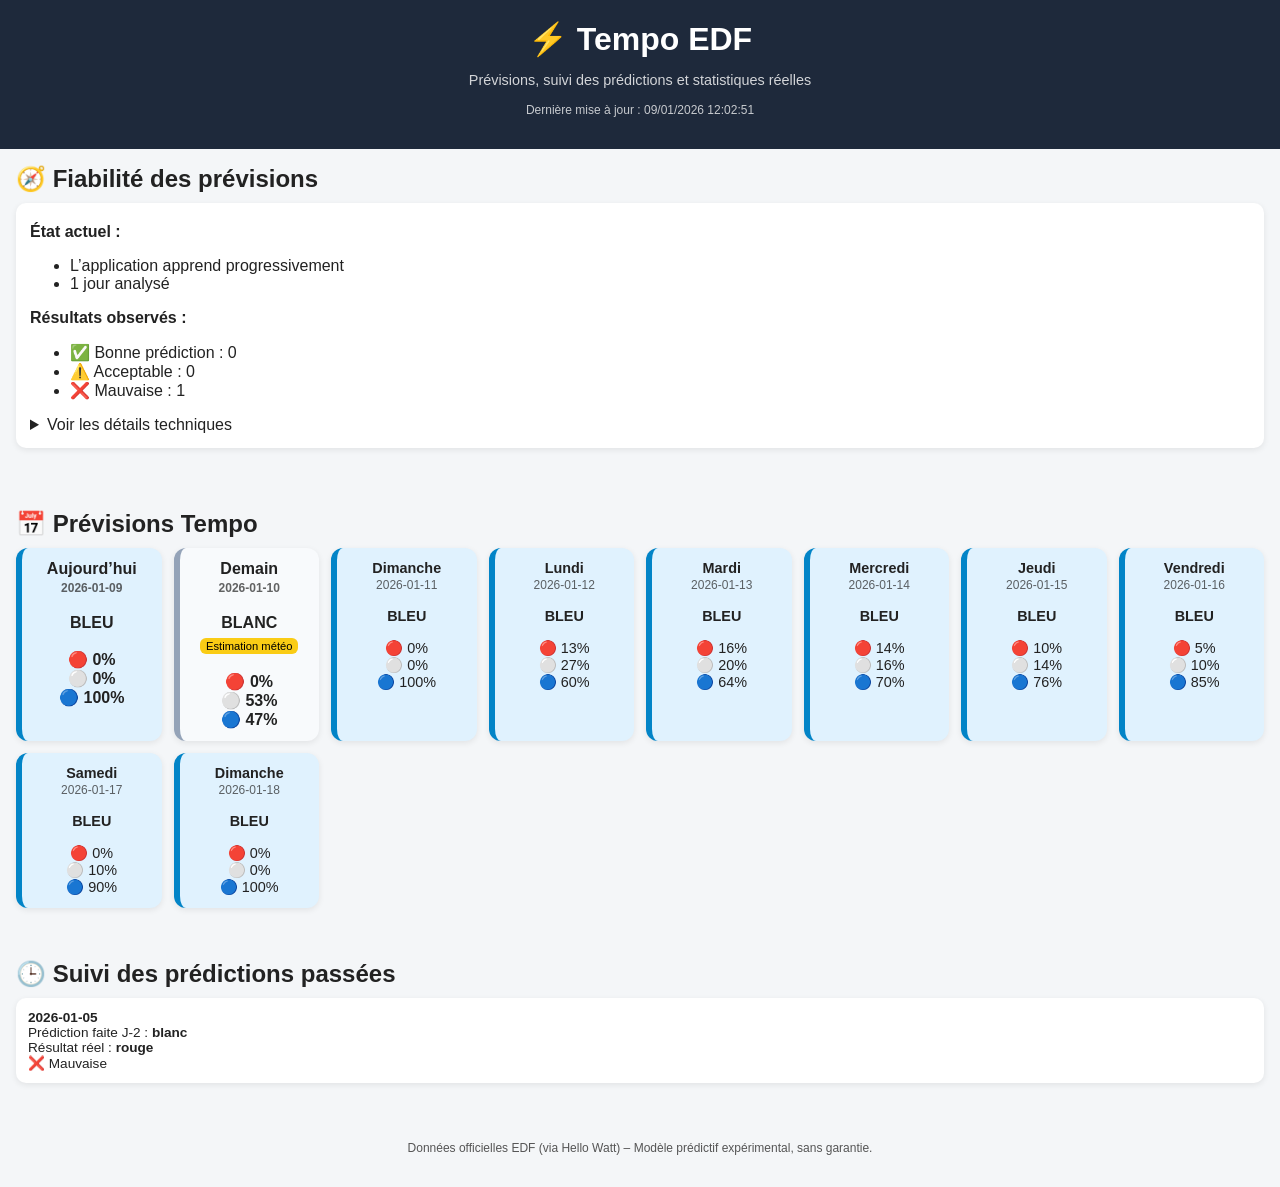
==== index.html @ 596099df "Update index.html" ====
<!DOCTYPE html>
<html lang="fr">
<head>
  <meta charset="UTF-8">
  <title>Tempo EDF – Prévisions & suivi</title>
  <meta name="viewport" content="width=device-width, initial-scale=1">

  <!-- PWA -->
  <link rel="manifest" href="manifest.json">

  <!-- Styles -->
  <link rel="stylesheet" href="style.css">
</head>
<body>

  <header>
    <h1>⚡ Tempo EDF</h1>
    <p class="subtitle">
      Prévisions, suivi des prédictions et statistiques réelles
    </p>
    <p id="updated" class="updated"></p>
  </header>

  <section id="stats-section">
    <h2>🧭 Fiabilité des prévisions</h2>
    <div id="stats"></div>
  </section>

  <section id="tempo-section">
    <h2>📅 Prévisions Tempo</h2>
    <div id="tempo" class="tempo-grid"></div>
  </section>

  <section id="history-section">
    <h2>🕒 Suivi des prédictions passées</h2>
    <div id="history"></div>
  </section>

  <footer>
    <p>
      Données officielles EDF (via Hello Watt) –  
      Modèle prédictif expérimental, sans garantie.
    </p>
  </footer>

  <script src="app.js"></script>
</body>
</html>
---- style.css ----
/* =========================
   BASE
========================= */
body {
  margin: 0;
  font-family: -apple-system, BlinkMacSystemFont, "Segoe UI", Roboto, Arial, sans-serif;
  background: #f4f6f8;
  color: #222;
}

h1, h2, h3 {
  margin: 0 0 10px 0;
}

section {
  padding: 16px;
  margin-bottom: 20px;
}

/* =========================
   HEADER
========================= */
header {
  background: #1e293b;
  color: white;
  padding: 20px 16px;
  text-align: center;
}

.subtitle {
  font-size: 0.9rem;
  opacity: 0.8;
}

/* ⏱️ Heure de mise à jour */
.updated {
  font-size: 0.75rem;
  opacity: 0.75;
  margin-top: 6px;
}

/* =========================
   FIABILITÉ / STATS
========================= */
#stats {
  background: white;
  border-radius: 10px;
  padding: 14px;
  box-shadow: 0 2px 6px rgba(0,0,0,0.08);
  margin-bottom: 10px;
}

#stats p {
  margin: 6px 0;
}

.explain {
  font-size: 0.85rem;
  opacity: 0.8;
  margin-bottom: 8px;
}

.help {
  font-size: 0.8rem;
  background: #f1f5f9;
  padding: 10px;
  border-radius: 8px;
}

.help ul {
  padding-left: 18px;
  margin: 6px 0 0;
}

.help li {
  margin-bottom: 4px;
}

/* =========================
   TEMPO CARDS
========================= */
.tempo-grid {
  display: grid;
  grid-template-columns: repeat(auto-fit, minmax(140px, 1fr));
  gap: 12px;
}

.day {
  border-radius: 12px;
  padding: 12px;
  text-align: center;
  font-size: 0.9rem;
  box-shadow: 0 2px 6px rgba(0,0,0,0.08);
  background: white;
}

/* Couleurs Tempo */
.day.bleu {
  background: #e0f2fe;
  border-left: 6px solid #0284c7;
}

.day.blanc {
  background: #f8fafc;
  border-left: 6px solid #94a3b8;
}

.day.rouge {
  background: #fee2e2;
  border-left: 6px solid #dc2626;
}

/* Mise en avant Aujourd’hui / Demain */
.day:first-child,
.day:nth-child(2) {
  font-size: 1rem;
  font-weight: bold;
}

/* Date discrète */
.date {
  font-size: 0.75rem;
  opacity: 0.7;
}

/* =========================
   TAG ESTIMATION (AJOUT)
========================= */
.tag {
  display: inline-block;
  margin-top: 6px;
  padding: 2px 6px;
  font-size: 0.7rem;
  border-radius: 6px;
  background: #facc15;
  color: #000;
  font-weight: 500;
}

/* =========================
   HISTORIQUE
========================= */
#history {
  display: grid;
  grid-template-columns: repeat(auto-fit, minmax(260px, 1fr));
  gap: 12px;
}

.history-card {
  background: white;
  border-radius: 10px;
  padding: 12px;
  box-shadow: 0 2px 6px rgba(0,0,0,0.08);
  font-size: 0.85rem;
}

/* =========================
   FOOTER
========================= */
footer {
  text-align: center;
  font-size: 0.75rem;
  color: #555;
  padding: 10px 16px 20px;
}
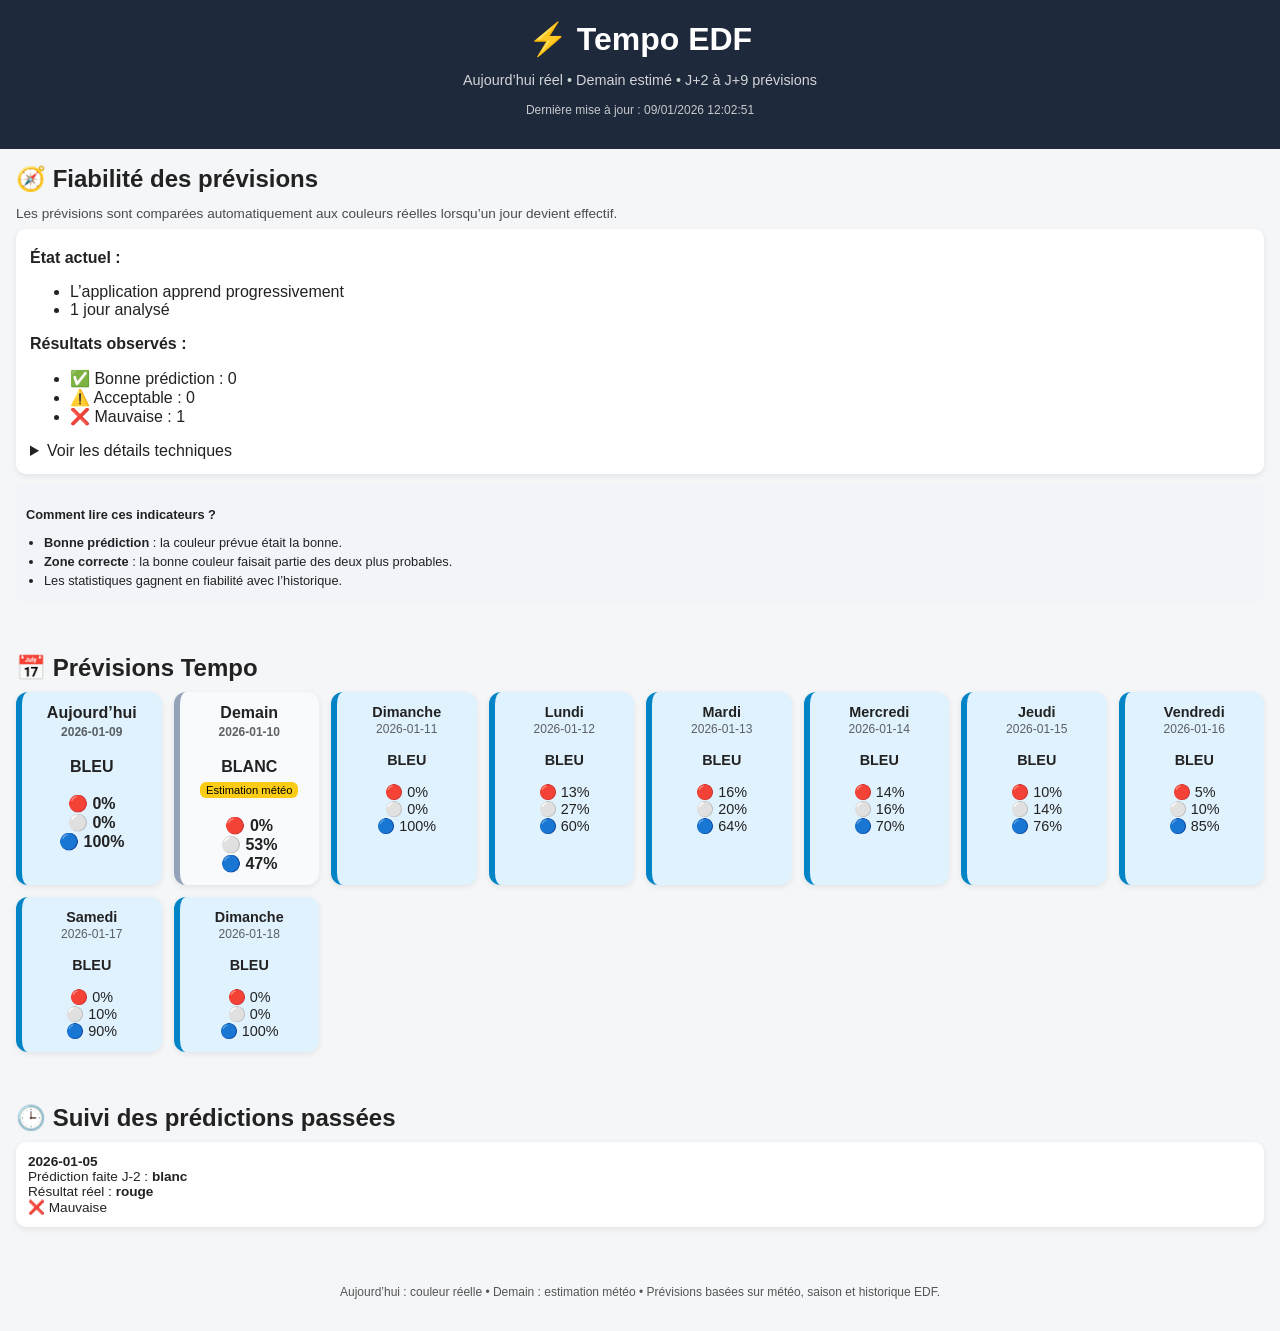
==== commit 9441891e: "Update index.html" ====
--- a/index.html
+++ b/index.html
@@ -16,21 +16,55 @@
   <header>
     <h1>⚡ Tempo EDF</h1>
     <p class="subtitle">
-      Prévisions, suivi des prédictions et statistiques réelles
+      Aujourd’hui réel • Demain estimé • J+2 à J+9 prévisions
     </p>
+
+    <!-- ⏱️ Heure de mise à jour -->
     <p id="updated" class="updated"></p>
   </header>
 
+  <!-- ======================
+       FIABILITÉ
+  ======================= -->
   <section id="stats-section">
     <h2>🧭 Fiabilité des prévisions</h2>
+
+    <p class="explain">
+      Les prévisions sont comparées automatiquement aux couleurs
+      réelles lorsqu’un jour devient effectif.
+    </p>
+
     <div id="stats"></div>
+
+    <div class="help">
+      <p><b>Comment lire ces indicateurs ?</b></p>
+      <ul>
+        <li>
+          <b>Bonne prédiction</b> :
+          la couleur prévue était la bonne.
+        </li>
+        <li>
+          <b>Zone correcte</b> :
+          la bonne couleur faisait partie des deux plus probables.
+        </li>
+        <li>
+          Les statistiques gagnent en fiabilité avec l’historique.
+        </li>
+      </ul>
+    </div>
   </section>
 
+  <!-- ======================
+       PRÉVISIONS TEMPO
+  ======================= -->
   <section id="tempo-section">
     <h2>📅 Prévisions Tempo</h2>
     <div id="tempo" class="tempo-grid"></div>
   </section>
 
+  <!-- ======================
+       HISTORIQUE
+  ======================= -->
   <section id="history-section">
     <h2>🕒 Suivi des prédictions passées</h2>
     <div id="history"></div>
@@ -38,8 +72,9 @@
 
   <footer>
     <p>
-      Données officielles EDF (via Hello Watt) –  
-      Modèle prédictif expérimental, sans garantie.
+      Aujourd’hui : couleur réelle •  
+      Demain : estimation météo •  
+      Prévisions basées sur météo, saison et historique EDF.
     </p>
   </footer>
 
--- a/style.css
+++ b/style.css
@@ -124,7 +124,7 @@
 }
 
 /* =========================
-   TAG ESTIMATION (AJOUT)
+   TAG ESTIMATION
 ========================= */
 .tag {
   display: inline-block;
@@ -138,6 +138,45 @@
 }
 
 /* =========================
+   BARRE DE CONFIANCE (AJOUT)
+========================= */
+.confidence {
+  margin-top: 10px;
+  font-size: 0.75rem;
+  text-align: left;
+}
+
+.confidence-label {
+  margin-bottom: 4px;
+}
+
+.confidence-bar {
+  width: 100%;
+  height: 8px;
+  background: #e5e7eb;
+  border-radius: 6px;
+  overflow: hidden;
+}
+
+.confidence-fill {
+  height: 100%;
+  border-radius: 6px;
+}
+
+/* Couleurs selon fiabilité */
+.conf-low {
+  background: #ef4444; /* rouge */
+}
+
+.conf-medium {
+  background: #facc15; /* jaune */
+}
+
+.conf-high {
+  background: #22c55e; /* vert */
+}
+
+/* =========================
    HISTORIQUE
 ========================= */
 #history {
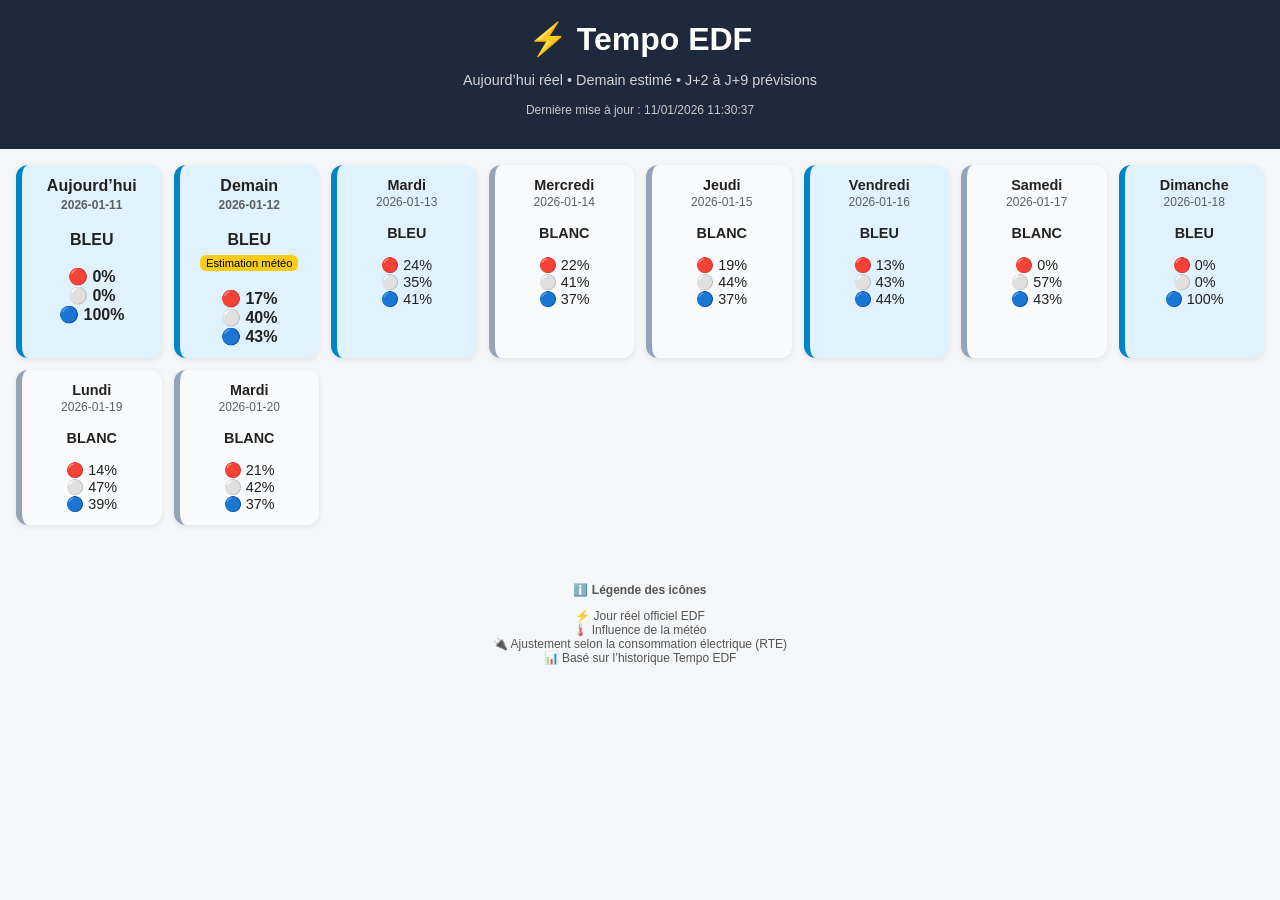
==== commit 49601307: "Update index.html" ====
--- a/index.html
+++ b/index.html
@@ -2,82 +2,32 @@
 <html lang="fr">
 <head>
   <meta charset="UTF-8">
-  <title>Tempo EDF – Prévisions & suivi</title>
+  <title>Tempo EDF – Prévisions</title>
   <meta name="viewport" content="width=device-width, initial-scale=1">
-
-  <!-- PWA -->
-  <link rel="manifest" href="manifest.json">
-
-  <!-- Styles -->
   <link rel="stylesheet" href="style.css">
 </head>
 <body>
 
-  <header>
-    <h1>⚡ Tempo EDF</h1>
-    <p class="subtitle">
-      Aujourd’hui réel • Demain estimé • J+2 à J+9 prévisions
-    </p>
+<header>
+  <h1>⚡ Tempo EDF</h1>
+  <p class="subtitle">Aujourd’hui réel • Demain estimé • J+2 à J+9 prévisions</p>
+  <p id="updated" class="updated"></p>
+</header>
 
-    <!-- ⏱️ Heure de mise à jour -->
-    <p id="updated" class="updated"></p>
-  </header>
+<section>
+  <div id="tempo" class="tempo-grid"></div>
+</section>
 
-  <!-- ======================
-       FIABILITÉ
-  ======================= -->
-  <section id="stats-section">
-    <h2>🧭 Fiabilité des prévisions</h2>
+<footer>
+  <p><b>ℹ️ Légende des icônes</b></p>
+  <p>
+    ⚡ Jour réel officiel EDF<br>
+    🌡️ Influence de la météo<br>
+    🔌 Ajustement selon la consommation électrique (RTE)<br>
+    📊 Basé sur l’historique Tempo EDF
+  </p>
+</footer>
 
-    <p class="explain">
-      Les prévisions sont comparées automatiquement aux couleurs
-      réelles lorsqu’un jour devient effectif.
-    </p>
-
-    <div id="stats"></div>
-
-    <div class="help">
-      <p><b>Comment lire ces indicateurs ?</b></p>
-      <ul>
-        <li>
-          <b>Bonne prédiction</b> :
-          la couleur prévue était la bonne.
-        </li>
-        <li>
-          <b>Zone correcte</b> :
-          la bonne couleur faisait partie des deux plus probables.
-        </li>
-        <li>
-          Les statistiques gagnent en fiabilité avec l’historique.
-        </li>
-      </ul>
-    </div>
-  </section>
-
-  <!-- ======================
-       PRÉVISIONS TEMPO
-  ======================= -->
-  <section id="tempo-section">
-    <h2>📅 Prévisions Tempo</h2>
-    <div id="tempo" class="tempo-grid"></div>
-  </section>
-
-  <!-- ======================
-       HISTORIQUE
-  ======================= -->
-  <section id="history-section">
-    <h2>🕒 Suivi des prédictions passées</h2>
-    <div id="history"></div>
-  </section>
-
-  <footer>
-    <p>
-      Aujourd’hui : couleur réelle •  
-      Demain : estimation météo •  
-      Prévisions basées sur météo, saison et historique EDF.
-    </p>
-  </footer>
-
-  <script src="app.js"></script>
+<script src="app.js"></script>
 </body>
 </html>
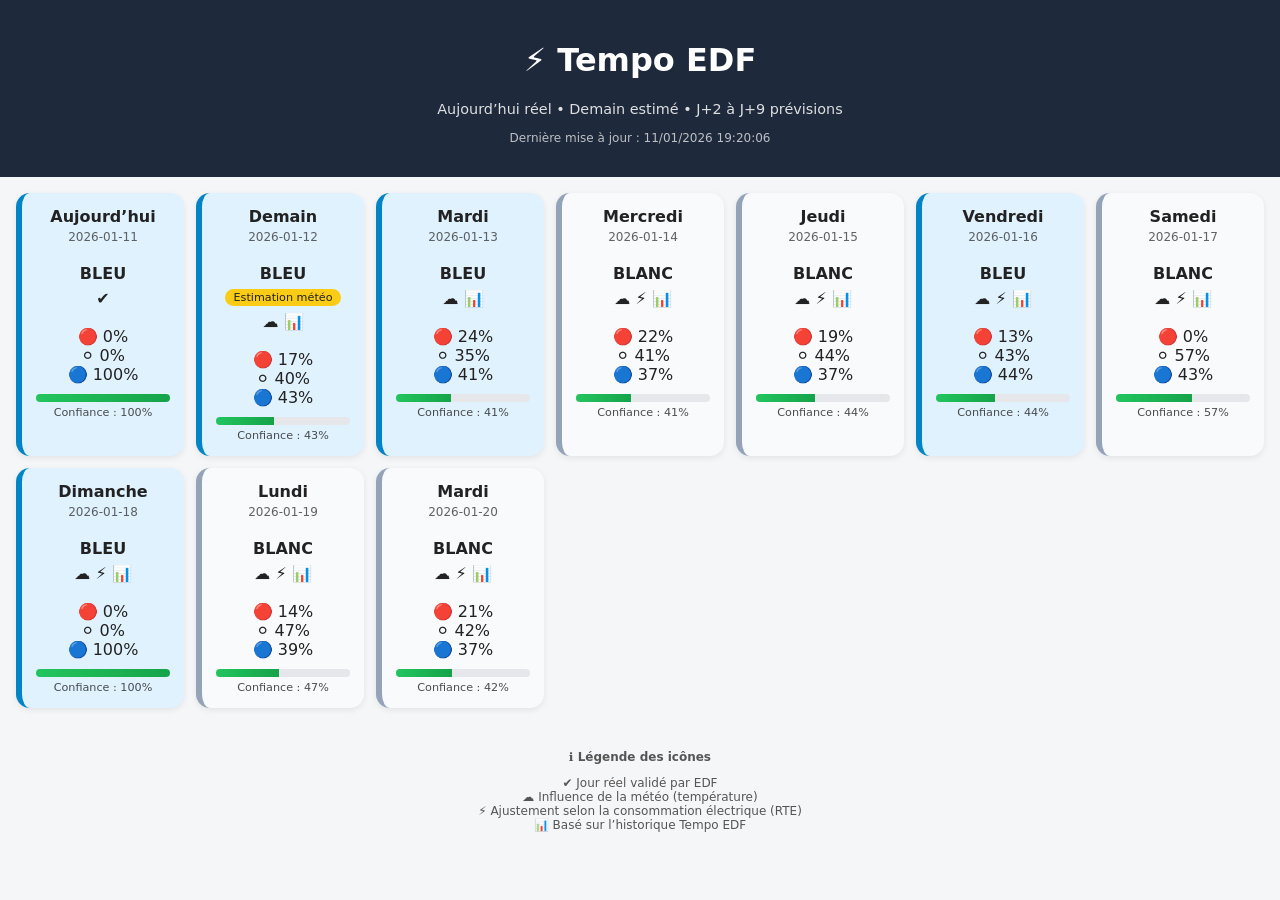
==== commit 47f7a28e: "Update index.html" ====
--- a/index.html
+++ b/index.html
@@ -21,13 +21,13 @@
 <footer>
   <p><b>ℹ️ Légende des icônes</b></p>
   <p>
-    ⚡ Jour réel officiel EDF<br>
-    🌡️ Influence de la météo<br>
-    🔌 Ajustement selon la consommation électrique (RTE)<br>
+    ✔️ Jour réel validé par EDF<br>
+    ☁️ Influence de la météo (température)<br>
+    ⚡ Ajustement selon la consommation électrique (RTE)<br>
     📊 Basé sur l’historique Tempo EDF
   </p>
 </footer>
-
+  
 <script src="app.js"></script>
 </body>
 </html>
--- a/style.css
+++ b/style.css
@@ -1,157 +1,73 @@
-/* =========================
-   BASE
-========================= */
 body {
   margin: 0;
-  font-family: -apple-system, BlinkMacSystemFont, "Segoe UI", Roboto, Arial, sans-serif;
+  font-family: system-ui, -apple-system, BlinkMacSystemFont;
   background: #f4f6f8;
   color: #222;
 }
 
-h1, h2, h3 {
-  margin: 0 0 10px 0;
-}
-
-section {
-  padding: 16px;
-  margin-bottom: 20px;
-}
-
-/* =========================
-   HEADER
-========================= */
 header {
   background: #1e293b;
   color: white;
-  padding: 20px 16px;
+  padding: 20px;
   text-align: center;
 }
 
 .subtitle {
   font-size: 0.9rem;
-  opacity: 0.8;
+  opacity: 0.85;
 }
 
-/* ⏱️ Heure de mise à jour */
 .updated {
   font-size: 0.75rem;
-  opacity: 0.75;
-  margin-top: 6px;
+  opacity: 0.7;
 }
 
-/* =========================
-   FIABILITÉ / STATS
-========================= */
-#stats {
-  background: white;
-  border-radius: 10px;
-  padding: 14px;
-  box-shadow: 0 2px 6px rgba(0,0,0,0.08);
-  margin-bottom: 10px;
+section {
+  padding: 16px;
 }
 
-#stats p {
-  margin: 6px 0;
-}
-
-.explain {
-  font-size: 0.85rem;
-  opacity: 0.8;
-  margin-bottom: 8px;
-}
-
-.help {
-  font-size: 0.8rem;
-  background: #f1f5f9;
-  padding: 10px;
-  border-radius: 8px;
-}
-
-.help ul {
-  padding-left: 18px;
-  margin: 6px 0 0;
-}
-
-.help li {
-  margin-bottom: 4px;
-}
-
-/* =========================
-   TEMPO CARDS
-========================= */
 .tempo-grid {
   display: grid;
-  grid-template-columns: repeat(auto-fit, minmax(140px, 1fr));
+  grid-template-columns: repeat(auto-fit, minmax(160px,1fr));
   gap: 12px;
 }
 
 .day {
-  border-radius: 12px;
-  padding: 12px;
+  border-radius: 14px;
+  padding: 14px;
+  background: white;
+  box-shadow: 0 2px 6px rgba(0,0,0,0.08);
   text-align: center;
-  font-size: 0.9rem;
-  box-shadow: 0 2px 6px rgba(0,0,0,0.08);
-  background: white;
 }
 
-/* Couleurs Tempo */
-.day.bleu {
-  background: #e0f2fe;
-  border-left: 6px solid #0284c7;
-}
+.day.bleu { background:#e0f2fe; border-left:6px solid #0284c7; }
+.day.blanc { background:#f8fafc; border-left:6px solid #94a3b8; }
+.day.rouge { background:#fee2e2; border-left:6px solid #dc2626; }
 
-.day.blanc {
-  background: #f8fafc;
-  border-left: 6px solid #94a3b8;
-}
-
-.day.rouge {
-  background: #fee2e2;
-  border-left: 6px solid #dc2626;
-}
-
-/* Mise en avant Aujourd’hui / Demain */
-.day:first-child,
-.day:nth-child(2) {
-  font-size: 1rem;
-  font-weight: bold;
-}
-
-/* Date discrète */
 .date {
   font-size: 0.75rem;
   opacity: 0.7;
 }
 
-/* =========================
-   TAG ESTIMATION
-========================= */
 .tag {
+  margin-top: 6px;
+  padding: 2px 8px;
+  font-size: 0.7rem;
+  border-radius: 999px;
+  background: #facc15;
   display: inline-block;
-  margin-top: 6px;
-  padding: 2px 6px;
-  font-size: 0.7rem;
-  border-radius: 6px;
-  background: #facc15;
-  color: #000;
-  font-weight: 500;
 }
 
-/* =========================
-   BARRE DE CONFIANCE (AJOUT)
-========================= */
-.confidence {
-  margin-top: 10px;
-  font-size: 0.75rem;
-  text-align: left;
+.sources {
+  margin-top: 6px;
+  font-size: 1rem;
 }
 
-.confidence-label {
-  margin-bottom: 4px;
+.confidence-wrapper {
+  margin-top: 10px;
 }
 
 .confidence-bar {
-  width: 100%;
   height: 8px;
   background: #e5e7eb;
   border-radius: 6px;
@@ -160,45 +76,32 @@
 
 .confidence-fill {
   height: 100%;
-  border-radius: 6px;
+  background: linear-gradient(90deg,#22c55e,#16a34a);
 }
 
-/* Couleurs selon fiabilité */
-.conf-low {
-  background: #ef4444; /* rouge */
+.confidence-label {
+  font-size: 0.7rem;
+  margin-top: 4px;
+  opacity: 0.8;
 }
 
-.conf-medium {
-  background: #facc15; /* jaune */
-}
-
-.conf-high {
-  background: #22c55e; /* vert */
-}
-
-/* =========================
-   HISTORIQUE
-========================= */
 #history {
   display: grid;
-  grid-template-columns: repeat(auto-fit, minmax(260px, 1fr));
+  grid-template-columns: repeat(auto-fit,minmax(260px,1fr));
   gap: 12px;
 }
 
 .history-card {
   background: white;
+  padding: 12px;
   border-radius: 10px;
-  padding: 12px;
   box-shadow: 0 2px 6px rgba(0,0,0,0.08);
   font-size: 0.85rem;
 }
 
-/* =========================
-   FOOTER
-========================= */
 footer {
   text-align: center;
   font-size: 0.75rem;
+  padding: 14px;
   color: #555;
-  padding: 10px 16px 20px;
 }
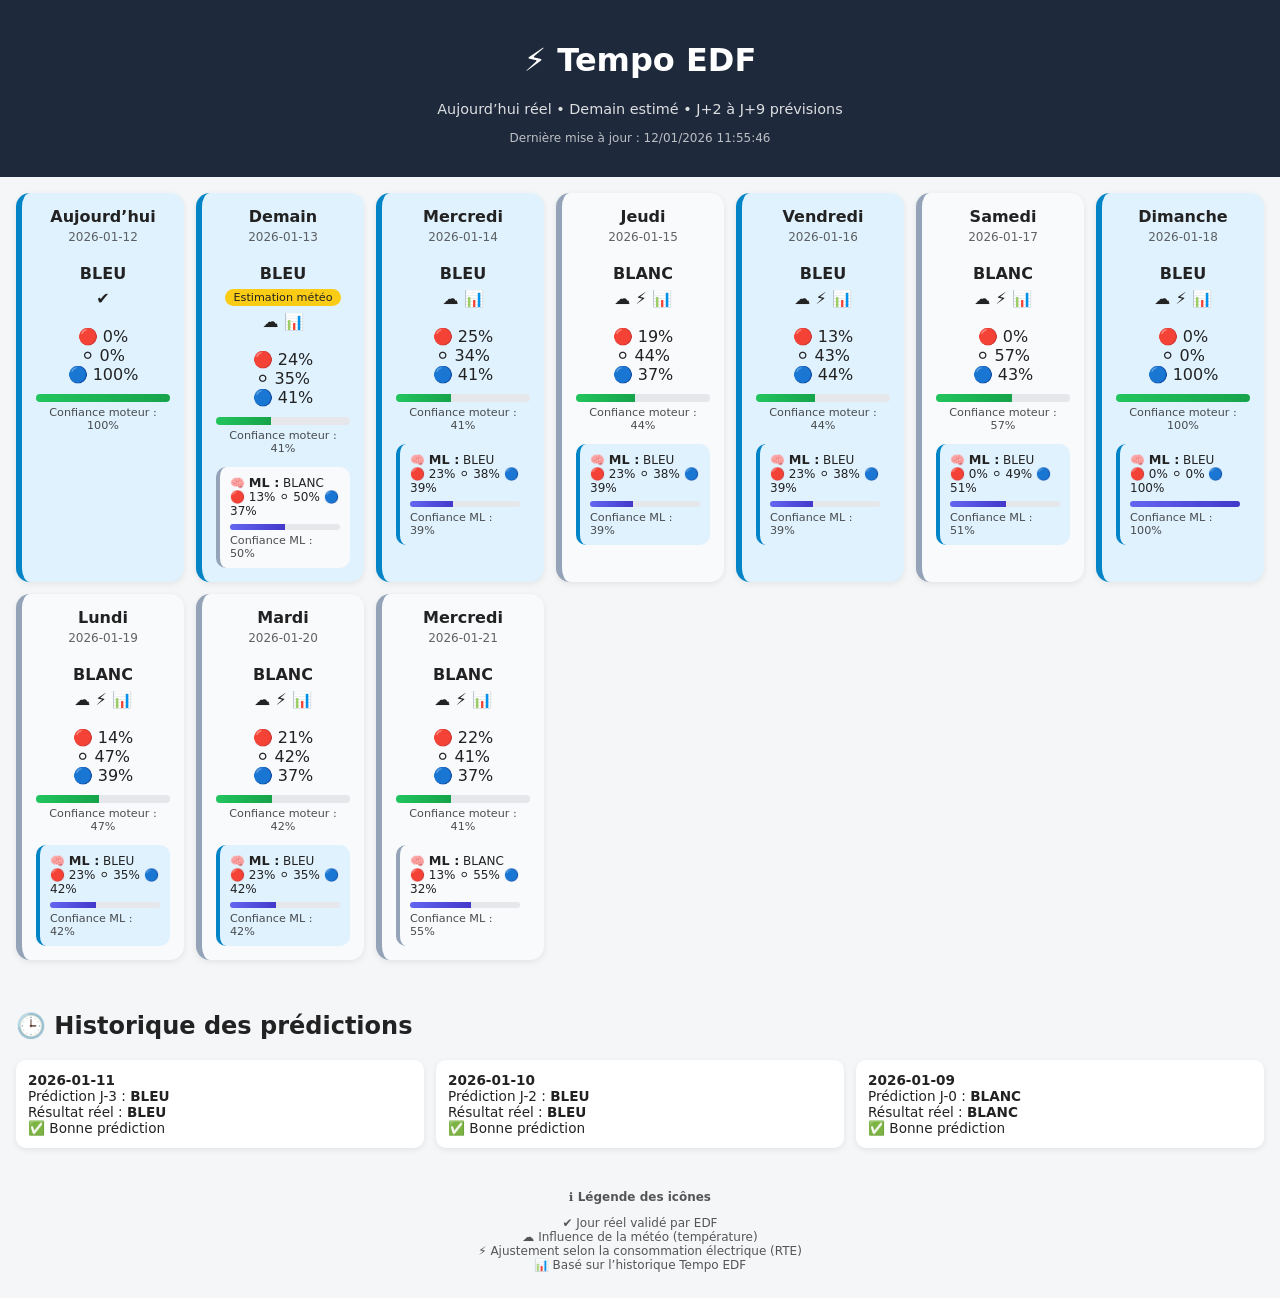
==== commit 40514041: "Update index.html" ====
--- a/index.html
+++ b/index.html
@@ -14,8 +14,19 @@
   <p id="updated" class="updated"></p>
 </header>
 
+<!-- ======================
+     PRÉVISIONS TEMPO
+====================== -->
 <section>
   <div id="tempo" class="tempo-grid"></div>
+</section>
+
+<!-- ======================
+     HISTORIQUE PRÉDICTIONS
+====================== -->
+<section>
+  <h2>🕒 Historique des prédictions</h2>
+  <div id="history"></div>
 </section>
 
 <footer>
@@ -27,7 +38,7 @@
     📊 Basé sur l’historique Tempo EDF
   </p>
 </footer>
-  
+
 <script src="app.js"></script>
 </body>
 </html>
--- a/style.css
+++ b/style.css
@@ -1,3 +1,6 @@
+/* ==========================
+   BASE
+========================== */
 body {
   margin: 0;
   font-family: system-ui, -apple-system, BlinkMacSystemFont;
@@ -26,12 +29,18 @@
   padding: 16px;
 }
 
+/* ==========================
+   GRID TEMPO
+========================== */
 .tempo-grid {
   display: grid;
-  grid-template-columns: repeat(auto-fit, minmax(160px,1fr));
+  grid-template-columns: repeat(auto-fit, minmax(160px, 1fr));
   gap: 12px;
 }
 
+/* ==========================
+   CARDS JOURS
+========================== */
 .day {
   border-radius: 14px;
   padding: 14px;
@@ -40,15 +49,29 @@
   text-align: center;
 }
 
-.day.bleu { background:#e0f2fe; border-left:6px solid #0284c7; }
-.day.blanc { background:#f8fafc; border-left:6px solid #94a3b8; }
-.day.rouge { background:#fee2e2; border-left:6px solid #dc2626; }
+.day.bleu {
+  background: #e0f2fe;
+  border-left: 6px solid #0284c7;
+}
+
+.day.blanc {
+  background: #f8fafc;
+  border-left: 6px solid #94a3b8;
+}
+
+.day.rouge {
+  background: #fee2e2;
+  border-left: 6px solid #dc2626;
+}
 
 .date {
   font-size: 0.75rem;
   opacity: 0.7;
 }
 
+/* ==========================
+   TAGS & SOURCES
+========================== */
 .tag {
   margin-top: 6px;
   padding: 2px 8px;
@@ -63,6 +86,9 @@
   font-size: 1rem;
 }
 
+/* ==========================
+   BARRE DE CONFIANCE (MOTEUR)
+========================== */
 .confidence-wrapper {
   margin-top: 10px;
 }
@@ -76,7 +102,7 @@
 
 .confidence-fill {
   height: 100%;
-  background: linear-gradient(90deg,#22c55e,#16a34a);
+  background: linear-gradient(90deg, #22c55e, #16a34a);
 }
 
 .confidence-label {
@@ -85,9 +111,58 @@
   opacity: 0.8;
 }
 
+/* ==========================
+   ML — PRÉDICTION (SHADOW)
+========================== */
+.ml-box {
+  margin-top: 12px;
+  padding: 8px 10px;
+  border-radius: 10px;
+  background: #f1f5f9;
+  font-size: 0.75rem;
+  text-align: left;
+  border-left: 4px solid #6366f1;
+}
+
+.ml-box b {
+  font-size: 0.8rem;
+}
+
+/* Couleur ML selon prédiction */
+.ml-box.ml-bleu {
+  border-left-color: #0284c7;
+  background: #e0f2fe;
+}
+
+.ml-box.ml-blanc {
+  border-left-color: #94a3b8;
+  background: #f8fafc;
+}
+
+.ml-box.ml-rouge {
+  border-left-color: #dc2626;
+  background: #fee2e2;
+}
+
+.ml-bar {
+  height: 6px;
+  background: #e5e7eb;
+  border-radius: 6px;
+  overflow: hidden;
+  margin-top: 6px;
+}
+
+.ml-fill {
+  height: 100%;
+  background: linear-gradient(90deg, #6366f1, #4338ca);
+}
+
+/* ==========================
+   HISTORIQUE
+========================== */
 #history {
   display: grid;
-  grid-template-columns: repeat(auto-fit,minmax(260px,1fr));
+  grid-template-columns: repeat(auto-fit, minmax(260px, 1fr));
   gap: 12px;
 }
 
@@ -99,6 +174,9 @@
   font-size: 0.85rem;
 }
 
+/* ==========================
+   FOOTER
+========================== */
 footer {
   text-align: center;
   font-size: 0.75rem;
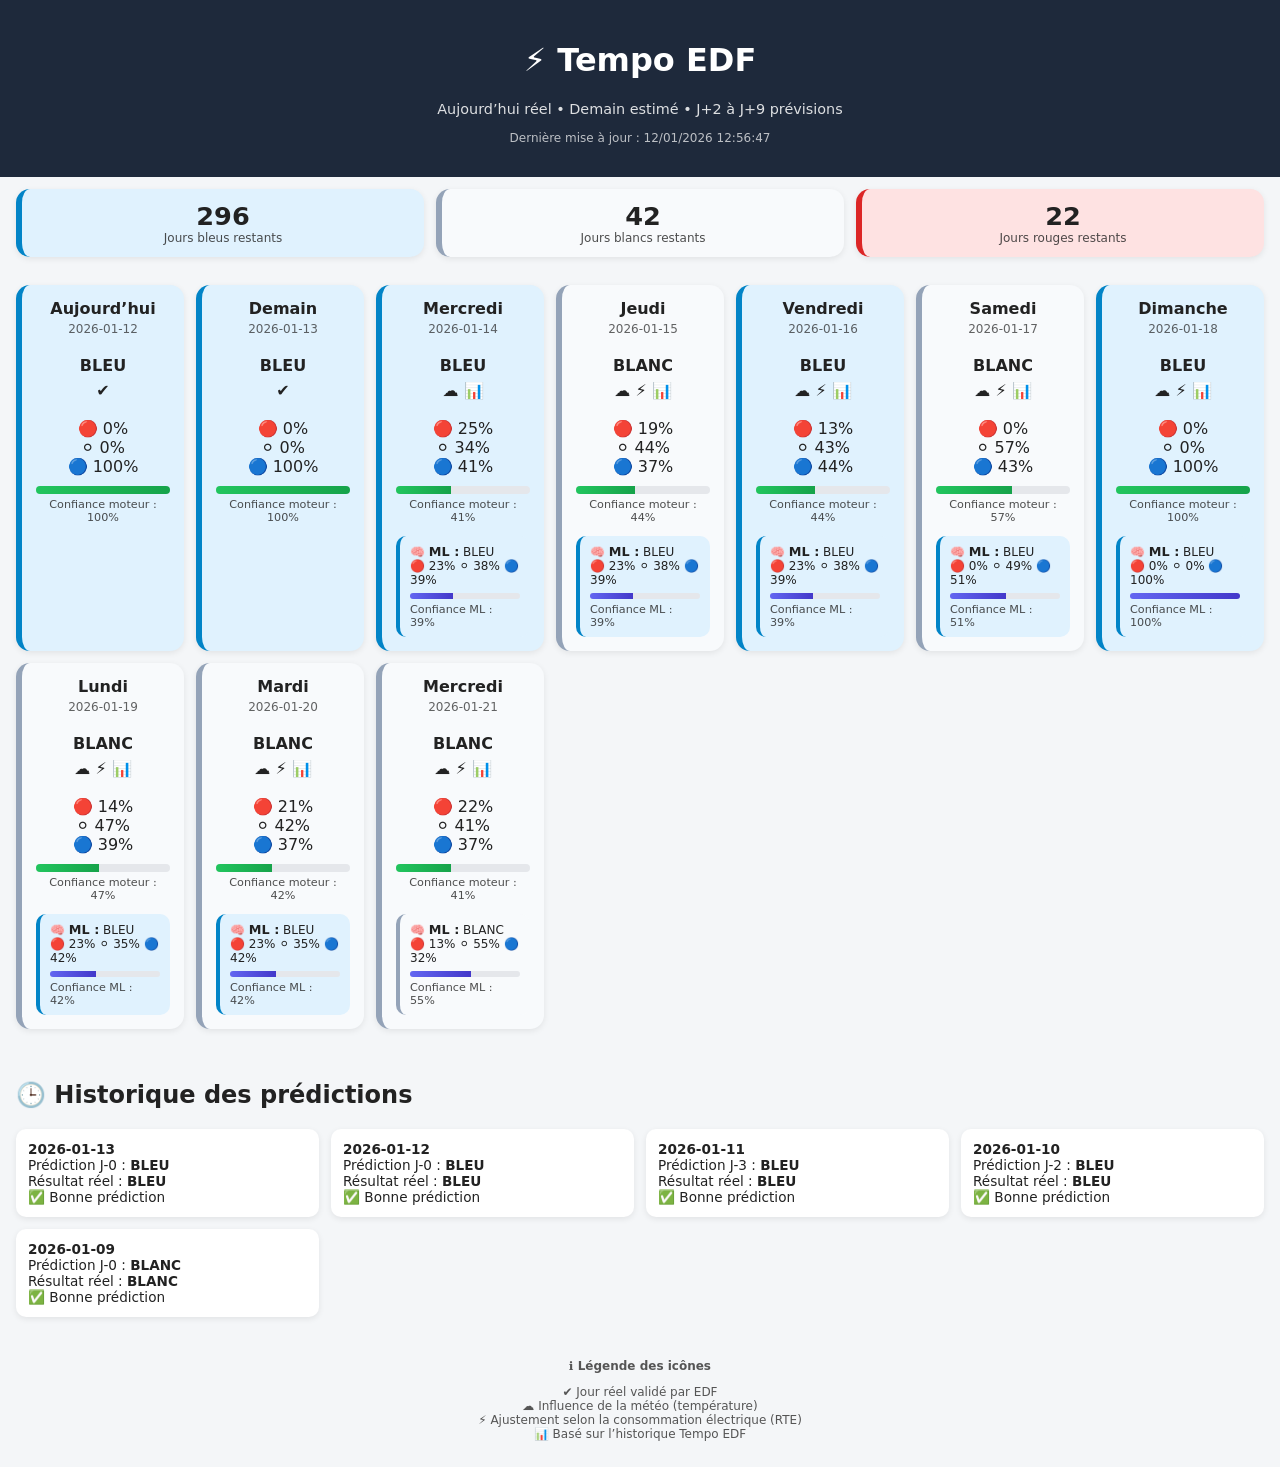
==== commit e58d7098: "Update index.html" ====
--- a/index.html
+++ b/index.html
@@ -13,7 +13,22 @@
   <p class="subtitle">Aujourd’hui réel • Demain estimé • J+2 à J+9 prévisions</p>
   <p id="updated" class="updated"></p>
 </header>
+<section id="counters" class="counters">
+  <div class="counter bleu">
+    <div class="count" id="count-bleu">–</div>
+    <div class="label">Jours bleus restants</div>
+  </div>
 
+  <div class="counter blanc">
+    <div class="count" id="count-blanc">–</div>
+    <div class="label">Jours blancs restants</div>
+  </div>
+
+  <div class="counter rouge">
+    <div class="count" id="count-rouge">–</div>
+    <div class="label">Jours rouges restants</div>
+  </div>
+</section>
 <!-- ======================
      PRÉVISIONS TEMPO
 ====================== -->
--- a/style.css
+++ b/style.css
@@ -183,3 +183,44 @@
   padding: 14px;
   color: #555;
 }
+/* ==========================
+   COMPTEURS TEMPO
+========================== */
+.counters {
+  display: grid;
+  grid-template-columns: repeat(3, 1fr);
+  gap: 12px;
+  padding: 12px 16px;
+}
+
+.counter {
+  border-radius: 14px;
+  padding: 12px;
+  text-align: center;
+  box-shadow: 0 2px 6px rgba(0,0,0,0.08);
+}
+
+.counter .count {
+  font-size: 1.6rem;
+  font-weight: bold;
+}
+
+.counter .label {
+  font-size: 0.75rem;
+  opacity: 0.8;
+}
+
+.counter.bleu {
+  background: #e0f2fe;
+  border-left: 6px solid #0284c7;
+}
+
+.counter.blanc {
+  background: #f8fafc;
+  border-left: 6px solid #94a3b8;
+}
+
+.counter.rouge {
+  background: #fee2e2;
+  border-left: 6px solid #dc2626;
+}
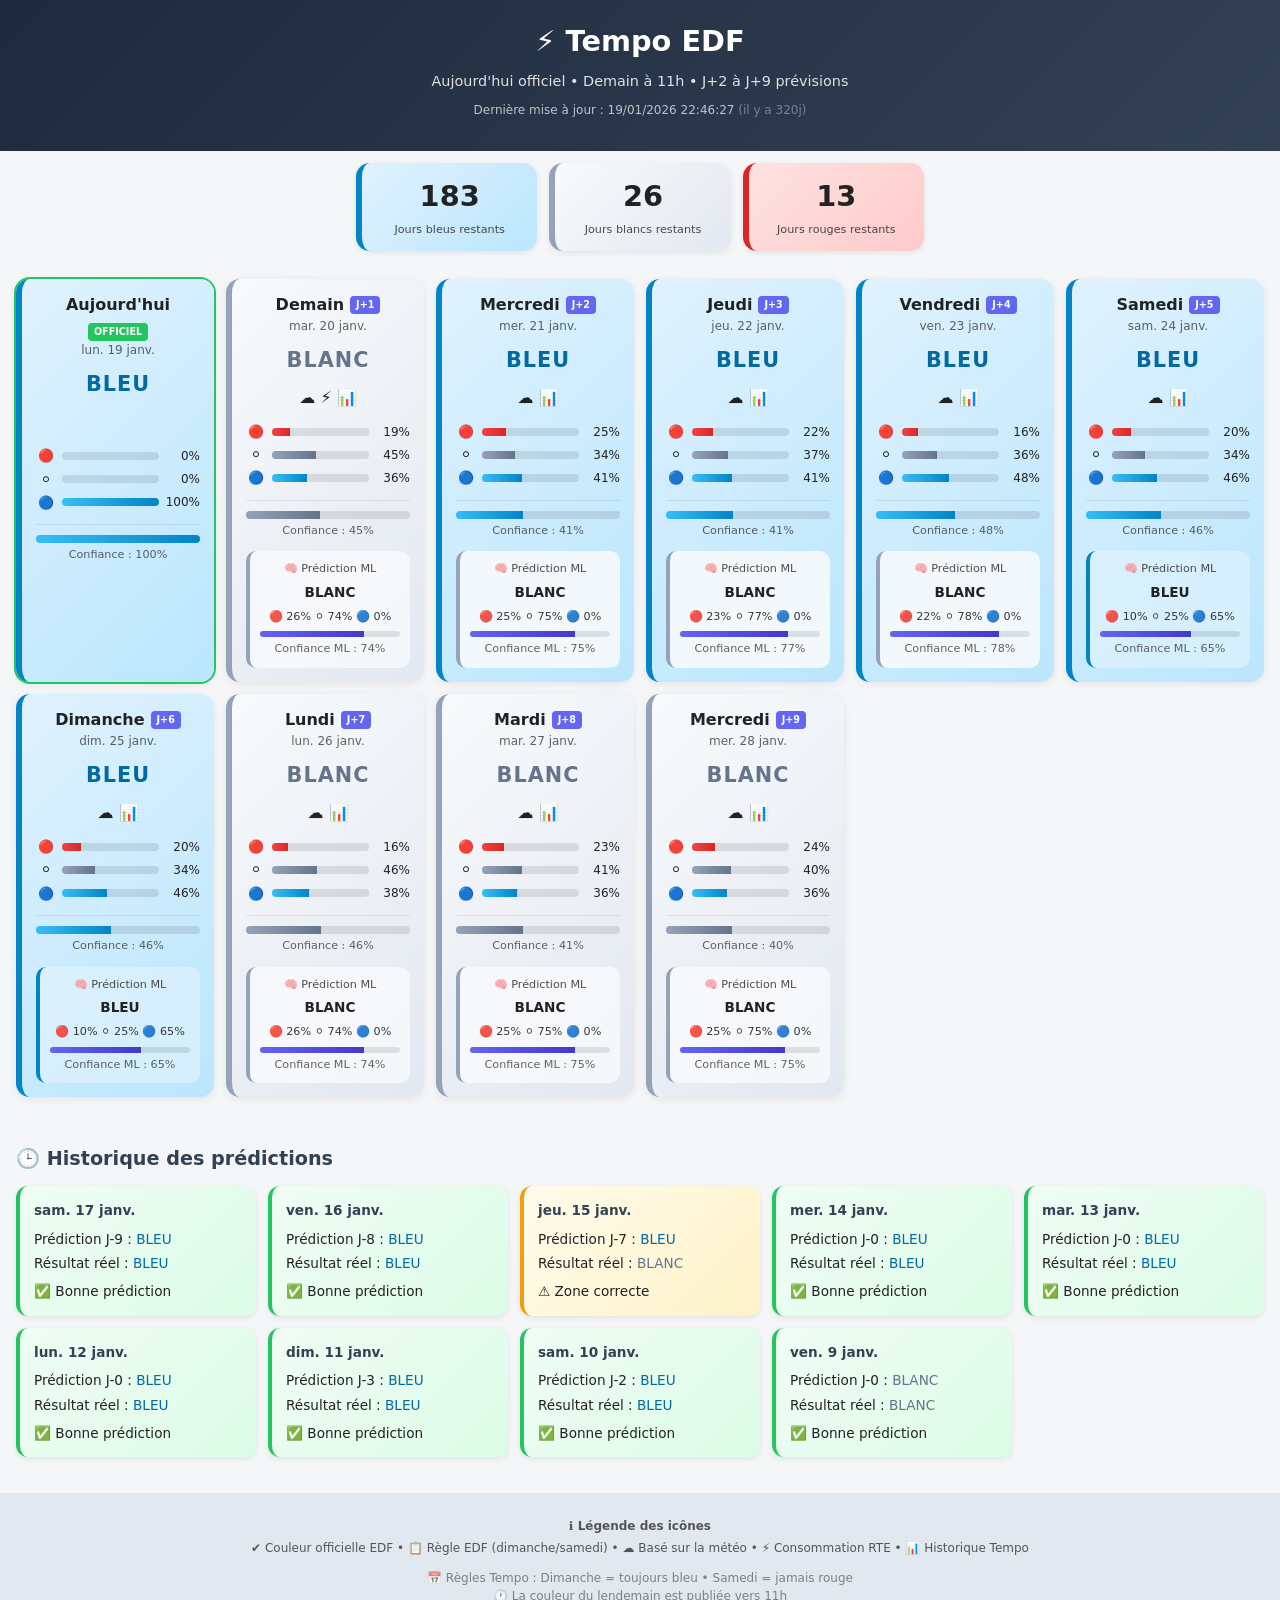
==== commit 361e2eb1: "Update index.html" ====
--- a/index.html
+++ b/index.html
@@ -2,17 +2,32 @@
 <html lang="fr">
 <head>
   <meta charset="UTF-8">
-  <title>Tempo EDF – Prévisions</title>
+  <title>⚡ Tempo EDF – Prévisions J+9</title>
   <meta name="viewport" content="width=device-width, initial-scale=1">
+  <meta name="description" content="Application de prévision des jours Tempo EDF jusqu'à J+9. Couleurs bleu, blanc, rouge en temps réel.">
+  <meta name="theme-color" content="#1e293b">
+  
+  <!-- PWA -->
+  <link rel="manifest" href="manifest.json">
+  <link rel="apple-touch-icon" href="icons/icon-192.png">
+  
+  <!-- CSS -->
   <link rel="stylesheet" href="style.css">
+  
+  <!-- Preconnect pour performances -->
+  <link rel="preconnect" href="https://www.api-couleur-tempo.fr">
 </head>
 <body>
 
 <header>
   <h1>⚡ Tempo EDF</h1>
-  <p class="subtitle">Aujourd’hui réel • Demain estimé • J+2 à J+9 prévisions</p>
+  <p class="subtitle">Aujourd'hui officiel • Demain à 11h • J+2 à J+9 prévisions</p>
   <p id="updated" class="updated"></p>
 </header>
+
+<!-- ======================
+     COMPTEURS SAISON
+====================== -->
 <section id="counters" class="counters">
   <div class="counter bleu">
     <div class="count" id="count-bleu">–</div>
@@ -29,6 +44,7 @@
     <div class="label">Jours rouges restants</div>
   </div>
 </section>
+
 <!-- ======================
      PRÉVISIONS TEMPO
 ====================== -->
@@ -44,13 +60,21 @@
   <div id="history"></div>
 </section>
 
+<!-- ======================
+     FOOTER / LÉGENDE
+====================== -->
 <footer>
   <p><b>ℹ️ Légende des icônes</b></p>
   <p>
-    ✔️ Jour réel validé par EDF<br>
-    ☁️ Influence de la météo (température)<br>
-    ⚡ Ajustement selon la consommation électrique (RTE)<br>
-    📊 Basé sur l’historique Tempo EDF
+    ✔️ Couleur officielle EDF •
+    📋 Règle EDF (dimanche/samedi) •
+    ☁️ Basé sur la météo •
+    ⚡ Consommation RTE •
+    📊 Historique Tempo
+  </p>
+  <p style="margin-top: 12px; opacity: 0.7;">
+    📅 Règles Tempo : Dimanche = toujours bleu • Samedi = jamais rouge<br>
+    🕐 La couleur du lendemain est publiée vers 11h
   </p>
 </footer>
 
--- a/style.css
+++ b/style.css
@@ -1,188 +1,58 @@
 /* ==========================
    BASE
 ========================== */
+* {
+  box-sizing: border-box;
+}
+
 body {
   margin: 0;
-  font-family: system-ui, -apple-system, BlinkMacSystemFont;
+  font-family: system-ui, -apple-system, BlinkMacSystemFont, 'Segoe UI', Roboto, sans-serif;
   background: #f4f6f8;
   color: #222;
+  line-height: 1.5;
 }
 
 header {
-  background: #1e293b;
+  background: linear-gradient(135deg, #1e293b 0%, #334155 100%);
   color: white;
   padding: 20px;
   text-align: center;
+}
+
+header h1 {
+  margin: 0 0 8px 0;
+  font-size: 1.8rem;
 }
 
 .subtitle {
   font-size: 0.9rem;
   opacity: 0.85;
+  margin: 0;
 }
 
 .updated {
   font-size: 0.75rem;
   opacity: 0.7;
+  margin-top: 8px;
+}
+
+.relative-time {
+  color: #94a3b8;
 }
 
 section {
   padding: 16px;
-}
-
-/* ==========================
-   GRID TEMPO
-========================== */
-.tempo-grid {
-  display: grid;
-  grid-template-columns: repeat(auto-fit, minmax(160px, 1fr));
-  gap: 12px;
-}
-
-/* ==========================
-   CARDS JOURS
-========================== */
-.day {
-  border-radius: 14px;
-  padding: 14px;
-  background: white;
-  box-shadow: 0 2px 6px rgba(0,0,0,0.08);
-  text-align: center;
-}
-
-.day.bleu {
-  background: #e0f2fe;
-  border-left: 6px solid #0284c7;
-}
-
-.day.blanc {
-  background: #f8fafc;
-  border-left: 6px solid #94a3b8;
-}
-
-.day.rouge {
-  background: #fee2e2;
-  border-left: 6px solid #dc2626;
-}
-
-.date {
-  font-size: 0.75rem;
-  opacity: 0.7;
-}
-
-/* ==========================
-   TAGS & SOURCES
-========================== */
-.tag {
-  margin-top: 6px;
-  padding: 2px 8px;
-  font-size: 0.7rem;
-  border-radius: 999px;
-  background: #facc15;
-  display: inline-block;
-}
-
-.sources {
-  margin-top: 6px;
-  font-size: 1rem;
-}
-
-/* ==========================
-   BARRE DE CONFIANCE (MOTEUR)
-========================== */
-.confidence-wrapper {
-  margin-top: 10px;
-}
-
-.confidence-bar {
-  height: 8px;
-  background: #e5e7eb;
-  border-radius: 6px;
-  overflow: hidden;
-}
-
-.confidence-fill {
-  height: 100%;
-  background: linear-gradient(90deg, #22c55e, #16a34a);
-}
-
-.confidence-label {
-  font-size: 0.7rem;
-  margin-top: 4px;
-  opacity: 0.8;
-}
-
-/* ==========================
-   ML — PRÉDICTION (SHADOW)
-========================== */
-.ml-box {
-  margin-top: 12px;
-  padding: 8px 10px;
-  border-radius: 10px;
-  background: #f1f5f9;
-  font-size: 0.75rem;
-  text-align: left;
-  border-left: 4px solid #6366f1;
-}
-
-.ml-box b {
-  font-size: 0.8rem;
-}
-
-/* Couleur ML selon prédiction */
-.ml-box.ml-bleu {
-  border-left-color: #0284c7;
-  background: #e0f2fe;
-}
-
-.ml-box.ml-blanc {
-  border-left-color: #94a3b8;
-  background: #f8fafc;
-}
-
-.ml-box.ml-rouge {
-  border-left-color: #dc2626;
-  background: #fee2e2;
-}
-
-.ml-bar {
-  height: 6px;
-  background: #e5e7eb;
-  border-radius: 6px;
-  overflow: hidden;
-  margin-top: 6px;
-}
-
-.ml-fill {
-  height: 100%;
-  background: linear-gradient(90deg, #6366f1, #4338ca);
-}
-
-/* ==========================
-   HISTORIQUE
-========================== */
-#history {
-  display: grid;
-  grid-template-columns: repeat(auto-fit, minmax(260px, 1fr));
-  gap: 12px;
-}
-
-.history-card {
-  background: white;
-  padding: 12px;
-  border-radius: 10px;
-  box-shadow: 0 2px 6px rgba(0,0,0,0.08);
-  font-size: 0.85rem;
-}
-
-/* ==========================
-   FOOTER
-========================== */
-footer {
-  text-align: center;
-  font-size: 0.75rem;
-  padding: 14px;
-  color: #555;
-}
+  max-width: 1400px;
+  margin: 0 auto;
+}
+
+section h2 {
+  font-size: 1.2rem;
+  margin-bottom: 12px;
+  color: #334155;
+}
+
 /* ==========================
    COMPTEURS TEMPO
 ========================== */
@@ -191,6 +61,8 @@
   grid-template-columns: repeat(3, 1fr);
   gap: 12px;
   padding: 12px 16px;
+  max-width: 600px;
+  margin: 0 auto;
 }
 
 .counter {
@@ -198,29 +70,462 @@
   padding: 12px;
   text-align: center;
   box-shadow: 0 2px 6px rgba(0,0,0,0.08);
+  transition: transform 0.2s ease;
+}
+
+.counter:hover {
+  transform: translateY(-2px);
 }
 
 .counter .count {
-  font-size: 1.6rem;
+  font-size: 1.8rem;
   font-weight: bold;
 }
 
 .counter .label {
+  font-size: 0.7rem;
+  opacity: 0.8;
+  margin-top: 4px;
+}
+
+.counter.bleu {
+  background: linear-gradient(135deg, #e0f2fe 0%, #bae6fd 100%);
+  border-left: 6px solid #0284c7;
+}
+
+.counter.blanc {
+  background: linear-gradient(135deg, #f8fafc 0%, #e2e8f0 100%);
+  border-left: 6px solid #94a3b8;
+}
+
+.counter.rouge {
+  background: linear-gradient(135deg, #fee2e2 0%, #fecaca 100%);
+  border-left: 6px solid #dc2626;
+}
+
+/* ==========================
+   GRID TEMPO
+========================== */
+.tempo-grid {
+  display: grid;
+  grid-template-columns: repeat(auto-fit, minmax(170px, 1fr));
+  gap: 12px;
+}
+
+/* ==========================
+   CARDS JOURS
+========================== */
+.day {
+  border-radius: 14px;
+  padding: 14px;
+  background: white;
+  box-shadow: 0 2px 8px rgba(0,0,0,0.08);
+  text-align: center;
+  transition: transform 0.2s ease, box-shadow 0.2s ease;
+  position: relative;
+  overflow: hidden;
+}
+
+.day:hover {
+  transform: translateY(-3px);
+  box-shadow: 0 4px 12px rgba(0,0,0,0.12);
+}
+
+.day.bleu {
+  background: linear-gradient(135deg, #e0f2fe 0%, #bae6fd 100%);
+  border-left: 6px solid #0284c7;
+}
+
+.day.blanc {
+  background: linear-gradient(135deg, #f8fafc 0%, #e2e8f0 100%);
+  border-left: 6px solid #94a3b8;
+}
+
+.day.rouge {
+  background: linear-gradient(135deg, #fee2e2 0%, #fecaca 100%);
+  border-left: 6px solid #dc2626;
+}
+
+/* Jour officiel */
+.day.official {
+  box-shadow: 0 0 0 2px #22c55e, 0 2px 8px rgba(0,0,0,0.08);
+}
+
+.day-header {
+  display: flex;
+  justify-content: center;
+  align-items: center;
+  gap: 6px;
+  flex-wrap: wrap;
+}
+
+.date {
   font-size: 0.75rem;
+  opacity: 0.7;
+  display: block;
+  margin-bottom: 8px;
+}
+
+.color-display {
+  margin: 10px 0;
+}
+
+.color-display b {
+  font-size: 1.3rem;
+  letter-spacing: 1px;
+}
+
+.color-bleu { color: #0369a1; }
+.color-blanc { color: #64748b; }
+.color-rouge { color: #dc2626; }
+
+/* ==========================
+   BADGES
+========================== */
+.badge-official {
+  background: #22c55e;
+  color: white;
+  font-size: 0.6rem;
+  padding: 2px 6px;
+  border-radius: 4px;
+  font-weight: bold;
+  text-transform: uppercase;
+}
+
+.badge-prediction {
+  background: #6366f1;
+  color: white;
+  font-size: 0.6rem;
+  padding: 2px 6px;
+  border-radius: 4px;
+  font-weight: bold;
+}
+
+/* ==========================
+   SOURCES
+========================== */
+.sources {
+  margin: 8px 0;
+  font-size: 1rem;
+  min-height: 24px;
+}
+
+.sources span {
+  cursor: help;
+}
+
+/* ==========================
+   PROBABILITÉS (NOUVEAU DESIGN)
+========================== */
+.probabilities {
+  margin: 12px 0;
+  font-size: 0.8rem;
+}
+
+.prob-row {
+  display: flex;
+  align-items: center;
+  gap: 6px;
+  margin: 4px 0;
+}
+
+.prob-color {
+  width: 20px;
+  text-align: center;
+}
+
+.prob-bar-container {
+  flex: 1;
+  height: 8px;
+  background: rgba(0,0,0,0.1);
+  border-radius: 4px;
+  overflow: hidden;
+}
+
+.prob-bar {
+  height: 100%;
+  transition: width 0.3s ease;
+}
+
+.prob-bar.rouge { background: linear-gradient(90deg, #ef4444, #dc2626); }
+.prob-bar.blanc { background: linear-gradient(90deg, #94a3b8, #64748b); }
+.prob-bar.bleu { background: linear-gradient(90deg, #38bdf8, #0284c7); }
+
+.prob-value {
+  width: 35px;
+  text-align: right;
+  font-weight: 500;
+  font-size: 0.75rem;
+}
+
+/* ==========================
+   BARRE DE CONFIANCE
+========================== */
+.confidence-wrapper {
+  margin-top: 12px;
+  padding-top: 10px;
+  border-top: 1px solid rgba(0,0,0,0.08);
+}
+
+.confidence-bar {
+  height: 8px;
+  background: rgba(0,0,0,0.1);
+  border-radius: 6px;
+  overflow: hidden;
+}
+
+.confidence-fill {
+  height: 100%;
+  transition: width 0.3s ease;
+}
+
+.confidence-fill.bleu { background: linear-gradient(90deg, #38bdf8, #0284c7); }
+.confidence-fill.blanc { background: linear-gradient(90deg, #94a3b8, #64748b); }
+.confidence-fill.rouge { background: linear-gradient(90deg, #f87171, #dc2626); }
+
+.confidence-label {
+  font-size: 0.7rem;
+  margin-top: 4px;
+  opacity: 0.7;
+  text-align: center;
+}
+
+/* ==========================
+   ML — PRÉDICTION
+========================== */
+.ml-box {
+  margin-top: 12px;
+  padding: 10px;
+  border-radius: 10px;
+  background: #f1f5f9;
+  font-size: 0.75rem;
+  text-align: center;
+  border-left: 4px solid #6366f1;
+}
+
+.ml-header {
+  font-size: 0.7rem;
   opacity: 0.8;
-}
-
-.counter.bleu {
-  background: #e0f2fe;
-  border-left: 6px solid #0284c7;
-}
-
-.counter.blanc {
-  background: #f8fafc;
-  border-left: 6px solid #94a3b8;
-}
-
-.counter.rouge {
-  background: #fee2e2;
-  border-left: 6px solid #dc2626;
-}
+  margin-bottom: 4px;
+}
+
+.ml-box b {
+  font-size: 0.85rem;
+  display: block;
+  margin-bottom: 6px;
+}
+
+.ml-probs {
+  font-size: 0.7rem;
+  opacity: 0.9;
+  margin-bottom: 6px;
+}
+
+.ml-box.ml-bleu {
+  border-left-color: #0284c7;
+  background: rgba(224, 242, 254, 0.7);
+}
+
+.ml-box.ml-blanc {
+  border-left-color: #94a3b8;
+  background: rgba(248, 250, 252, 0.9);
+}
+
+.ml-box.ml-rouge {
+  border-left-color: #dc2626;
+  background: rgba(254, 226, 226, 0.7);
+}
+
+.ml-bar {
+  height: 6px;
+  background: rgba(0,0,0,0.1);
+  border-radius: 6px;
+  overflow: hidden;
+}
+
+.ml-fill {
+  height: 100%;
+  background: linear-gradient(90deg, #6366f1, #4338ca);
+}
+
+/* ==========================
+   HISTORIQUE
+========================== */
+#history {
+  display: grid;
+  grid-template-columns: repeat(auto-fit, minmax(240px, 1fr));
+  gap: 12px;
+}
+
+.history-card {
+  background: white;
+  padding: 14px;
+  border-radius: 12px;
+  box-shadow: 0 2px 6px rgba(0,0,0,0.08);
+  font-size: 0.85rem;
+  border-left: 4px solid #94a3b8;
+  transition: transform 0.2s ease;
+}
+
+.history-card:hover {
+  transform: translateY(-2px);
+}
+
+.history-card.correct {
+  border-left-color: #22c55e;
+  background: linear-gradient(135deg, #f0fdf4 0%, #dcfce7 100%);
+}
+
+.history-card.partial {
+  border-left-color: #f59e0b;
+  background: linear-gradient(135deg, #fffbeb 0%, #fef3c7 100%);
+}
+
+.history-card.wrong {
+  border-left-color: #ef4444;
+  background: linear-gradient(135deg, #fef2f2 0%, #fee2e2 100%);
+}
+
+.history-date {
+  font-weight: bold;
+  margin-bottom: 8px;
+  color: #334155;
+}
+
+.history-prediction,
+.history-real {
+  margin: 4px 0;
+}
+
+.history-verdict {
+  margin-top: 8px;
+  font-weight: 500;
+}
+
+.no-history {
+  text-align: center;
+  opacity: 0.7;
+  padding: 20px;
+}
+
+/* ==========================
+   FOOTER
+========================== */
+footer {
+  text-align: center;
+  font-size: 0.75rem;
+  padding: 20px;
+  color: #555;
+  background: #e2e8f0;
+  margin-top: 20px;
+}
+
+footer p {
+  margin: 4px 0;
+}
+
+/* ==========================
+   RESPONSIVE
+========================== */
+@media (max-width: 600px) {
+  .counters {
+    grid-template-columns: 1fr;
+    gap: 8px;
+  }
+  
+  .counter {
+    display: flex;
+    align-items: center;
+    justify-content: space-between;
+    padding: 10px 16px;
+  }
+  
+  .counter .count {
+    font-size: 1.4rem;
+  }
+  
+  .counter .label {
+    margin-top: 0;
+  }
+  
+  .tempo-grid {
+    grid-template-columns: repeat(2, 1fr);
+    gap: 8px;
+  }
+  
+  .day {
+    padding: 10px;
+  }
+  
+  .prob-row {
+    font-size: 0.7rem;
+  }
+  
+  header h1 {
+    font-size: 1.4rem;
+  }
+}
+
+@media (max-width: 400px) {
+  .tempo-grid {
+    grid-template-columns: 1fr;
+  }
+}
+
+/* ==========================
+   ANIMATIONS
+========================== */
+@keyframes fadeIn {
+  from { opacity: 0; transform: translateY(10px); }
+  to { opacity: 1; transform: translateY(0); }
+}
+
+.day {
+  animation: fadeIn 0.3s ease forwards;
+}
+
+.day:nth-child(1) { animation-delay: 0.05s; }
+.day:nth-child(2) { animation-delay: 0.1s; }
+.day:nth-child(3) { animation-delay: 0.15s; }
+.day:nth-child(4) { animation-delay: 0.2s; }
+.day:nth-child(5) { animation-delay: 0.25s; }
+.day:nth-child(6) { animation-delay: 0.3s; }
+.day:nth-child(7) { animation-delay: 0.35s; }
+.day:nth-child(8) { animation-delay: 0.4s; }
+.day:nth-child(9) { animation-delay: 0.45s; }
+.day:nth-child(10) { animation-delay: 0.5s; }
+
+/* ==========================
+   DARK MODE (optionnel)
+========================== */
+@media (prefers-color-scheme: dark) {
+  body {
+    background: #0f172a;
+    color: #e2e8f0;
+  }
+  
+  header {
+    background: linear-gradient(135deg, #0f172a 0%, #1e293b 100%);
+  }
+  
+  .day, .history-card, .counter {
+    background: #1e293b;
+  }
+  
+  .day.bleu {
+    background: linear-gradient(135deg, #0c4a6e 0%, #075985 100%);
+  }
+  
+  .day.blanc {
+    background: linear-gradient(135deg, #334155 0%, #475569 100%);
+  }
+  
+  .day.rouge {
+    background: linear-gradient(135deg, #7f1d1d 0%, #991b1b 100%);
+  }
+  
+  footer {
+    background: #1e293b;
+    color: #94a3b8;
+  }
+}
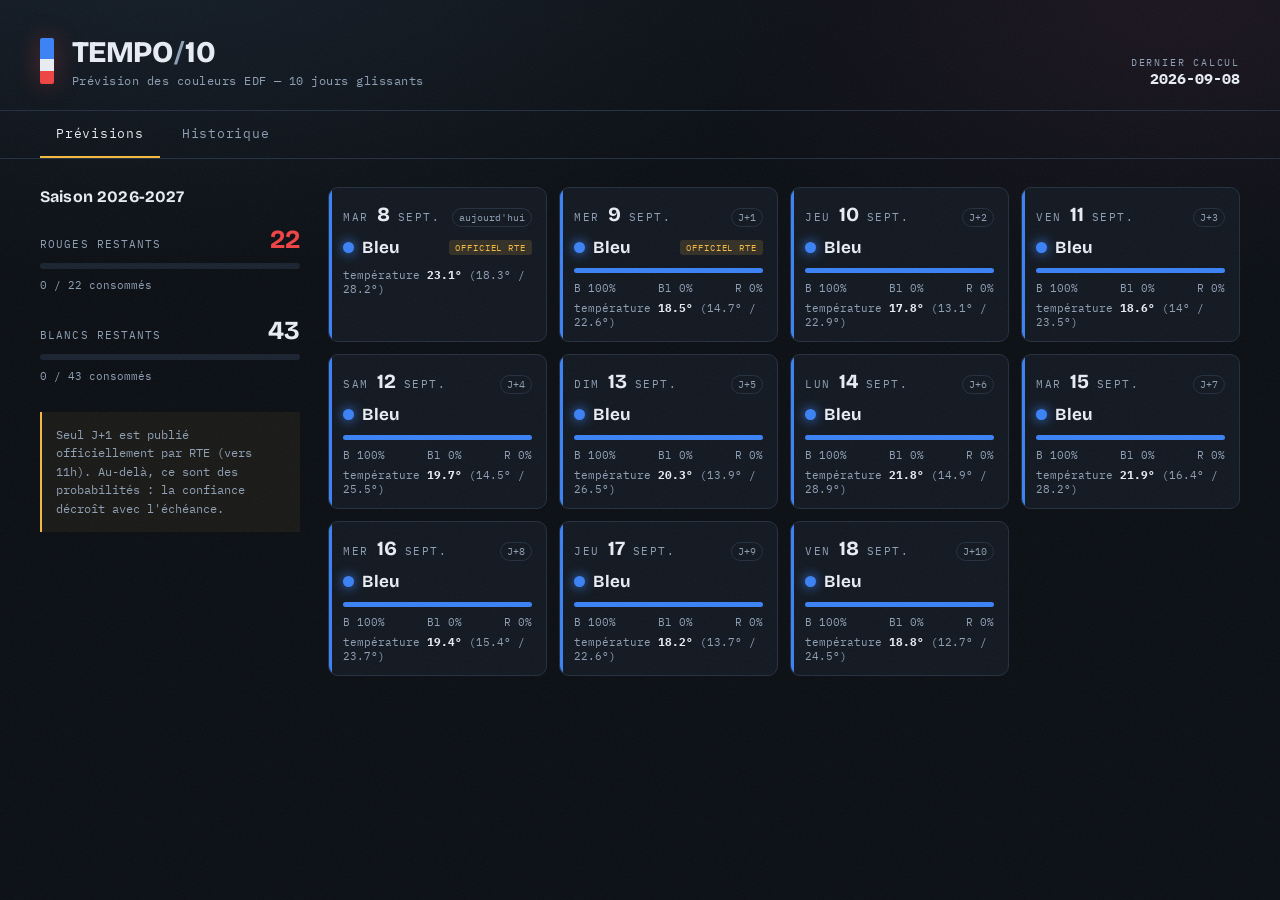
==== commit 66668440: "Remplace l'application par le predicteur 10 jours avec suivi des predictions La page predit desormai" ====
--- a/index.html
+++ b/index.html
@@ -1,82 +1,99 @@
 <!DOCTYPE html>
 <html lang="fr">
 <head>
-  <meta charset="UTF-8">
-  <title>⚡ Tempo EDF – Prévisions J+9</title>
-  <meta name="viewport" content="width=device-width, initial-scale=1">
-  <meta name="description" content="Application de prévision des jours Tempo EDF jusqu'à J+9. Couleurs bleu, blanc, rouge en temps réel.">
-  <meta name="theme-color" content="#1e293b">
-  
-  <!-- PWA -->
-  <link rel="manifest" href="manifest.json">
-  <link rel="apple-touch-icon" href="icons/icon-192.png">
-  
-  <!-- CSS -->
-  <link rel="stylesheet" href="style.css">
-  
-  <!-- Preconnect pour performances -->
-  <link rel="preconnect" href="https://www.api-couleur-tempo.fr">
+<meta charset="utf-8">
+<meta name="viewport" content="width=device-width, initial-scale=1">
+<title>Tempo — prévisions 10 jours</title>
+<link rel="preconnect" href="https://fonts.googleapis.com">
+<link rel="preconnect" href="https://fonts.gstatic.com" crossorigin>
+<link href="https://fonts.googleapis.com/css2?family=Bricolage+Grotesque:opsz,wght@12..96,500;12..96,700;12..96,800&family=IBM+Plex+Mono:wght@400;500;600&display=swap" rel="stylesheet">
+<link rel="stylesheet" href="styles.css">
 </head>
 <body>
+<div class="grain" aria-hidden="true"></div>
 
-<header>
-  <h1>⚡ Tempo EDF</h1>
-  <p class="subtitle">Aujourd'hui officiel • Demain à 11h • J+2 à J+9 prévisions</p>
-  <p id="updated" class="updated"></p>
+<header class="masthead">
+  <div class="brand">
+    <span class="brand-mark" aria-hidden="true"></span>
+    <div>
+      <h1>TEMPO<span>/</span>10</h1>
+      <p class="sub">Prévision des couleurs EDF — 10 jours glissants</p>
+    </div>
+  </div>
+  <div class="run-meta">
+    <span class="label">dernier calcul</span>
+    <strong id="run-date">—</strong>
+  </div>
 </header>
 
-<!-- ======================
-     COMPTEURS SAISON
-====================== -->
-<section id="counters" class="counters">
-  <div class="counter bleu">
-    <div class="count" id="count-bleu">–</div>
-    <div class="label">Jours bleus restants</div>
-  </div>
+<nav class="tabs" role="tablist">
+  <button class="tab is-active" data-tab="forecast" role="tab">Prévisions</button>
+  <button class="tab" data-tab="history" role="tab">Historique</button>
+</nav>
 
-  <div class="counter blanc">
-    <div class="count" id="count-blanc">–</div>
-    <div class="label">Jours blancs restants</div>
-  </div>
+<main>
+  <section id="panel-forecast" class="panel is-active">
+    <aside class="quotas">
+      <h2>Saison <span id="season-label">—</span></h2>
+      <div class="gauge" data-color="rouge">
+        <div class="gauge-head"><span>Rouges restants</span><strong id="rouge-left">—</strong></div>
+        <div class="track"><i id="rouge-bar"></i></div>
+        <small><span id="rouge-used">0</span> / 22 consommés</small>
+      </div>
+      <div class="gauge" data-color="blanc">
+        <div class="gauge-head"><span>Blancs restants</span><strong id="blanc-left">—</strong></div>
+        <div class="track"><i id="blanc-bar"></i></div>
+        <small><span id="blanc-used">0</span> / 43 consommés</small>
+      </div>
+      <p class="note">Seul J+1 est publié officiellement par RTE (vers 11h). Au-delà, ce sont
+        des probabilités : la confiance décroît avec l'échéance.</p>
+    </aside>
 
-  <div class="counter rouge">
-    <div class="count" id="count-rouge">–</div>
-    <div class="label">Jours rouges restants</div>
-  </div>
-</section>
+    <div class="days" id="days"></div>
+  </section>
 
-<!-- ======================
-     PRÉVISIONS TEMPO
-====================== -->
-<section>
-  <div id="tempo" class="tempo-grid"></div>
-</section>
+  <section id="panel-history" class="panel">
+    <div class="filters">
+      <div class="seg" id="source-filter">
+        <button class="is-active" data-source="all">Tout</button>
+        <button data-source="live">Temps réel</button>
+        <button data-source="backtest">Backtest</button>
+      </div>
+      <label class="pick">Échéance
+        <select id="horizon-filter">
+          <option value="">toutes</option>
+        </select>
+      </label>
+    </div>
 
-<!-- ======================
-     HISTORIQUE PRÉDICTIONS
-====================== -->
-<section>
-  <h2>🕒 Historique des prédictions</h2>
-  <div id="history"></div>
-</section>
+    <div class="stats" id="stats"></div>
 
-<!-- ======================
-     FOOTER / LÉGENDE
-====================== -->
-<footer>
-  <p><b>ℹ️ Légende des icônes</b></p>
-  <p>
-    ✔️ Couleur officielle EDF •
-    📋 Règle EDF (dimanche/samedi) •
-    ☁️ Basé sur la météo •
-    ⚡ Consommation RTE •
-    📊 Historique Tempo
-  </p>
-  <p style="margin-top: 12px; opacity: 0.7;">
-    📅 Règles Tempo : Dimanche = toujours bleu • Samedi = jamais rouge<br>
-    🕐 La couleur du lendemain est publiée vers 11h
-  </p>
-</footer>
+    <div class="history-grid">
+      <div class="card-block">
+        <h3>Précision par échéance</h3>
+        <div id="horizon-bars" class="hbars"></div>
+      </div>
+      <div class="card-block">
+        <h3>Matrice de confusion</h3>
+        <div id="confusion" class="confusion"></div>
+        <p class="legend">lignes = couleur réelle · colonnes = couleur prédite</p>
+      </div>
+    </div>
+
+    <div class="card-block">
+      <h3>Prédictions figées vs réalité</h3>
+      <div class="table-wrap">
+        <table id="history-table">
+          <thead><tr>
+            <th>Date</th><th>Éch.</th><th>Prédit</th><th>Réel</th>
+            <th>Bleu</th><th>Blanc</th><th>Rouge</th><th>Source</th>
+          </tr></thead>
+          <tbody></tbody>
+        </table>
+      </div>
+    </div>
+  </section>
+</main>
 
 <script src="app.js"></script>
 </body>
--- a/styles.css
+++ b/styles.css
@@ -0,0 +1,195 @@
+:root {
+  --ink: #0b0f14;
+  --ink-2: #121821;
+  --ink-3: #1a2330;
+  --line: #24303f;
+  --fg: #e8edf4;
+  --fg-dim: #8fa0b5;
+  --bleu: #3b82f6;
+  --blanc: #e9edf2;
+  --rouge: #ef4444;
+  --amber: #f4b942;
+  --mono: "IBM Plex Mono", ui-monospace, monospace;
+  --display: "Bricolage Grotesque", "Trebuchet MS", sans-serif;
+}
+
+* { box-sizing: border-box; }
+
+body {
+  margin: 0;
+  background:
+    radial-gradient(1200px 600px at 12% -10%, #16202c 0%, transparent 60%),
+    radial-gradient(900px 500px at 92% 0%, #1b1520 0%, transparent 55%),
+    var(--ink);
+  color: var(--fg);
+  font-family: var(--mono);
+  font-size: 14px;
+  min-height: 100vh;
+}
+
+.grain {
+  position: fixed; inset: 0; pointer-events: none; z-index: 99; opacity: .05;
+  background-image: url("data:image/svg+xml,%3Csvg xmlns='http://www.w3.org/2000/svg' width='140' height='140'%3E%3Cfilter id='n'%3E%3CfeTurbulence type='fractalNoise' baseFrequency='.85' numOctaves='3'/%3E%3C/filter%3E%3Crect width='140' height='140' filter='url(%23n)'/%3E%3C/svg%3E");
+}
+
+/* ---------- en-tete ---------- */
+.masthead {
+  display: flex; align-items: flex-end; justify-content: space-between;
+  gap: 24px; padding: 34px 40px 22px; border-bottom: 1px solid var(--line);
+}
+.brand { display: flex; gap: 18px; align-items: center; }
+.brand-mark {
+  width: 14px; height: 46px; border-radius: 2px;
+  background: linear-gradient(180deg, var(--bleu) 0 45%, var(--blanc) 45% 72%, var(--rouge) 72% 100%);
+  box-shadow: 0 0 24px rgba(239, 68, 68, .35);
+}
+h1 {
+  font-family: var(--display); font-size: 30px; letter-spacing: -.02em;
+  margin: 0; font-weight: 800;
+}
+h1 span { color: var(--fg-dim); font-weight: 500; margin: 0 2px; }
+.sub { margin: 3px 0 0; color: var(--fg-dim); font-size: 12px; letter-spacing: .04em; }
+.run-meta { text-align: right; }
+.label {
+  display: block; font-size: 10px; letter-spacing: .18em; text-transform: uppercase;
+  color: var(--fg-dim);
+}
+.run-meta strong { font-size: 15px; font-variant-numeric: tabular-nums; }
+
+/* ---------- onglets ---------- */
+.tabs { display: flex; gap: 6px; padding: 0 40px; border-bottom: 1px solid var(--line); }
+.tab {
+  background: none; border: 0; border-bottom: 2px solid transparent; color: var(--fg-dim);
+  font-family: var(--mono); font-size: 13px; letter-spacing: .06em; padding: 14px 16px;
+  cursor: pointer; transition: color .15s, border-color .15s;
+}
+.tab:hover { color: var(--fg); }
+.tab.is-active { color: var(--fg); border-bottom-color: var(--amber); }
+
+main { padding: 28px 40px 64px; }
+.panel { display: none; }
+.panel.is-active { display: block; }
+
+/* ---------- previsions ---------- */
+#panel-forecast { display: none; gap: 28px; }
+#panel-forecast.is-active { display: grid; grid-template-columns: 260px 1fr; }
+
+.quotas h2 {
+  font-family: var(--display); font-size: 16px; margin: 0 0 18px; font-weight: 700;
+  letter-spacing: .01em;
+}
+.gauge { margin-bottom: 22px; }
+.gauge-head { display: flex; justify-content: space-between; align-items: baseline; }
+.gauge-head span { font-size: 11px; letter-spacing: .1em; text-transform: uppercase; color: var(--fg-dim); }
+.gauge-head strong { font-size: 26px; font-family: var(--display); }
+.track { height: 6px; background: var(--ink-3); border-radius: 3px; margin: 8px 0 6px; overflow: hidden; }
+.track i { display: block; height: 100%; width: 0; border-radius: 3px; transition: width .8s cubic-bezier(.2,.8,.2,1); }
+.gauge[data-color="rouge"] .track i { background: var(--rouge); }
+.gauge[data-color="blanc"] .track i { background: var(--blanc); }
+.gauge[data-color="rouge"] .gauge-head strong { color: var(--rouge); }
+.gauge small { color: var(--fg-dim); font-size: 11px; }
+.note {
+  margin-top: 28px; padding: 14px; border-left: 2px solid var(--amber);
+  background: rgba(244, 185, 66, .06); color: var(--fg-dim); font-size: 11.5px; line-height: 1.6;
+}
+
+.days { display: grid; grid-template-columns: repeat(auto-fill, minmax(178px, 1fr)); gap: 12px; }
+
+.day {
+  position: relative; background: var(--ink-2); border: 1px solid var(--line);
+  border-radius: 10px; padding: 14px 14px 12px; overflow: hidden;
+  animation: rise .5s cubic-bezier(.2,.8,.2,1) backwards;
+}
+@keyframes rise { from { opacity: 0; transform: translateY(10px); } }
+.day::before {
+  content: ""; position: absolute; inset: 0 auto 0 0; width: 3px; background: var(--col);
+}
+.day[data-color="3"] { box-shadow: 0 0 0 1px rgba(239,68,68,.35), 0 8px 30px -12px rgba(239,68,68,.5); }
+.day-head { display: flex; justify-content: space-between; align-items: baseline; margin-bottom: 10px; }
+.dow { font-size: 11px; letter-spacing: .14em; text-transform: uppercase; color: var(--fg-dim); }
+.dnum { font-family: var(--display); font-size: 20px; font-weight: 700; }
+.horizon {
+  font-size: 10px; color: var(--fg-dim); border: 1px solid var(--line);
+  padding: 2px 6px; border-radius: 20px;
+}
+.verdict { display: flex; align-items: center; gap: 8px; margin-bottom: 10px; }
+.chip {
+  width: 11px; height: 11px; border-radius: 50%; background: var(--col);
+  box-shadow: 0 0 12px var(--col);
+}
+.verdict b { font-family: var(--display); font-size: 17px; font-weight: 700; }
+.tag {
+  margin-left: auto; font-size: 9px; letter-spacing: .1em; text-transform: uppercase;
+  padding: 2px 6px; border-radius: 3px; background: rgba(244,185,66,.15); color: var(--amber);
+}
+.pbar { display: flex; height: 5px; border-radius: 3px; overflow: hidden; background: var(--ink-3); }
+.pbar i { display: block; transition: width .6s; }
+.pbar .b { background: var(--bleu); }
+.pbar .w { background: var(--blanc); }
+.pbar .r { background: var(--rouge); }
+.pmeta {
+  display: flex; justify-content: space-between; margin-top: 8px;
+  font-size: 10.5px; color: var(--fg-dim); font-variant-numeric: tabular-nums;
+}
+.temp { color: var(--fg-dim); font-size: 11px; margin-top: 6px; }
+.temp b { color: var(--fg); }
+
+/* ---------- historique ---------- */
+.filters { display: flex; gap: 20px; align-items: center; margin-bottom: 22px; flex-wrap: wrap; }
+.seg { display: inline-flex; border: 1px solid var(--line); border-radius: 6px; overflow: hidden; }
+.seg button {
+  background: none; border: 0; color: var(--fg-dim); font-family: var(--mono); font-size: 12px;
+  padding: 7px 14px; cursor: pointer;
+}
+.seg button.is-active { background: var(--ink-3); color: var(--fg); }
+.pick { font-size: 11px; letter-spacing: .1em; text-transform: uppercase; color: var(--fg-dim); }
+.pick select {
+  margin-left: 8px; background: var(--ink-2); color: var(--fg); border: 1px solid var(--line);
+  border-radius: 6px; padding: 6px 10px; font-family: var(--mono); font-size: 12px;
+}
+
+.stats { display: grid; grid-template-columns: repeat(auto-fit, minmax(160px, 1fr)); gap: 12px; margin-bottom: 24px; }
+.stat { background: var(--ink-2); border: 1px solid var(--line); border-radius: 10px; padding: 14px 16px; }
+.stat .label { margin-bottom: 6px; }
+.stat b { font-family: var(--display); font-size: 26px; font-weight: 700; }
+.stat small { color: var(--fg-dim); font-size: 11px; display: block; margin-top: 2px; }
+
+.history-grid { display: grid; grid-template-columns: 1fr 1fr; gap: 16px; margin-bottom: 16px; }
+.card-block {
+  background: var(--ink-2); border: 1px solid var(--line); border-radius: 12px; padding: 18px 20px;
+  margin-bottom: 16px;
+}
+.card-block h3 {
+  font-family: var(--display); font-size: 14px; margin: 0 0 16px; font-weight: 700;
+  letter-spacing: .01em;
+}
+.hbars { display: grid; gap: 9px; }
+.hbar { display: grid; grid-template-columns: 40px 1fr 92px; gap: 10px; align-items: center; font-size: 11px; }
+.hbar .t { height: 8px; background: var(--ink-3); border-radius: 4px; overflow: hidden; }
+.hbar .t i { display: block; height: 100%; background: linear-gradient(90deg, var(--bleu), var(--amber)); }
+.hbar .v { text-align: right; color: var(--fg-dim); font-variant-numeric: tabular-nums; }
+
+.confusion { display: grid; grid-template-columns: 70px repeat(3, 1fr); gap: 4px; font-size: 11px; }
+.confusion div { padding: 9px 6px; text-align: center; border-radius: 5px; background: var(--ink-3); }
+.confusion .h { background: none; color: var(--fg-dim); letter-spacing: .08em; }
+.confusion .diag { outline: 1px solid rgba(244,185,66,.5); }
+.legend { color: var(--fg-dim); font-size: 10.5px; margin: 12px 0 0; }
+
+.table-wrap { overflow-x: auto; max-height: 460px; overflow-y: auto; }
+table { width: 100%; border-collapse: collapse; font-size: 12px; }
+th {
+  position: sticky; top: 0; background: var(--ink-2); text-align: left; font-weight: 500;
+  color: var(--fg-dim); font-size: 10px; letter-spacing: .12em; text-transform: uppercase;
+  padding: 8px 10px; border-bottom: 1px solid var(--line);
+}
+td { padding: 7px 10px; border-bottom: 1px solid rgba(36,48,63,.5); font-variant-numeric: tabular-nums; }
+tr.miss td { background: rgba(239, 68, 68, .07); }
+.dot { display: inline-block; width: 8px; height: 8px; border-radius: 50%; margin-right: 6px; }
+.src { color: var(--fg-dim); font-size: 10px; letter-spacing: .06em; text-transform: uppercase; }
+.empty { color: var(--fg-dim); padding: 30px 0; text-align: center; }
+
+@media (max-width: 900px) {
+  .masthead, .tabs, main { padding-left: 20px; padding-right: 20px; }
+  #panel-forecast.is-active { grid-template-columns: 1fr; }
+  .history-grid { grid-template-columns: 1fr; }
+}
